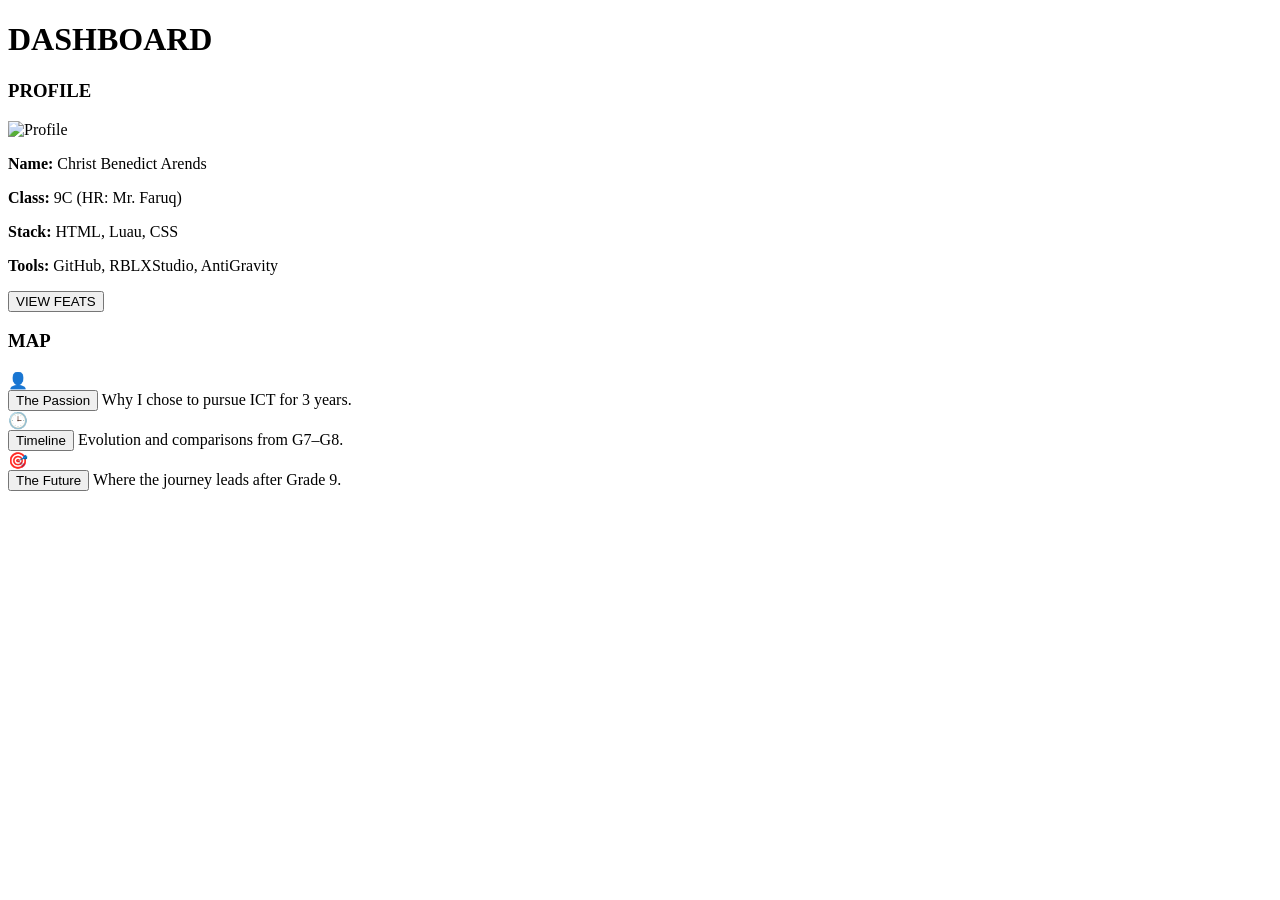
==== dashboard.html @ 960530ad "Create dashboard.html" ====
<!DOCTYPE html>
<html>
<head>
  <meta http-equiv="CONTENT-TYPE" content="text/html; charset=UTF-8">
  <title>SLC Dashboard</title>
  <link rel="stylesheet" href="dashboard.css"> <script>
  function dRF() {
        setTimeout(function() {
            window.location.href = "Feats.html";
        }, 400);
    }
  function dRP() {
        setTimeout(function() {
            window.location.href = "Passion.html";
        }, 400);
    }
  function dRT() {
        setTimeout(function() {
            window.location.href = "Timelime.html";
        }, 400);
    }
  function dRTF() {
        setTimeout(function() {
            window.location.href = "TheFuture.html";
        }, 400);
    }
  </script>
</head>
<body>
  <div class="bg-animation">
    <div class="blob"></div>
  </div>

  <h1>DASHBOARD</h1>

  <div class="Cards-Container">
    <div class="left-content-card">
      <div class="glass-inner">
        <h3>PROFILE</h3>
        <div class="profile-img-container">
            <img src="pfp.png" alt="Profile"> 
        </div>
        <div class="stats">
            <p><strong>Name:</strong> Christ Benedict Arends</p>
            <p><strong>Class:</strong> 9C (HR: Mr. Faruq)</p>
            <p><strong>Stack:</strong> HTML, Luau, CSS</p>
          <p><strong>Tools:</strong> GitHub, RBLXStudio, AntiGravity</p>
        </div>
        <button class="Feats-Btn" onclick="dRF()">VIEW FEATS</button>
      </div>
    </div>

    <div class="right-container-card">
      <h3 class="section-label">MAP</h3>
      
      <div class="nav-item" onclick="dRP()">
        <div class="icon-box icon-passion">👤</div>
        <div class="nav-text">
            <button class="Why">The Passion</button>
            <span>Why I chose to pursue ICT for 3 years.</span>
        </div>
      </div>

      <div class="nav-item" onclick="dRT()">
        <div class="icon-box icon-timeline">🕒</div>
        <div class="nav-text">
            <button class="Timeline">Timeline</button>
            <span>Evolution and comparisons from G7–G8.</span>
        </div>
      </div>

      <div class="nav-item" onclick="dRTF()">
        <div class="icon-box icon-future">🎯</div>
        <div class="nav-text">
            <button class="TheFuture">The Future</button>
            <span>Where the journey leads after Grade 9.</span>
        </div>
      </div>
    </div>
  </div>
</body>
</html>
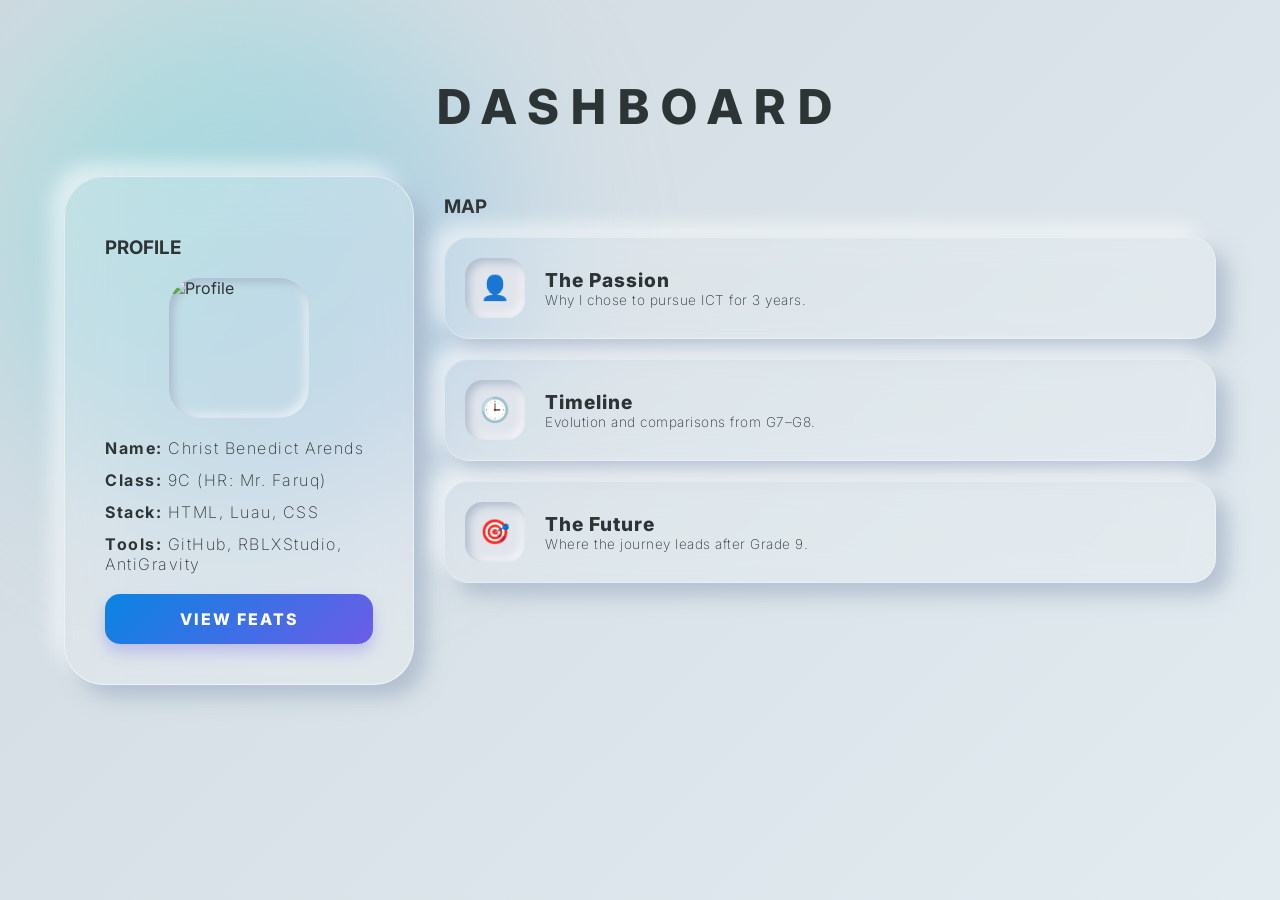
==== commit cc8c0b3d: "Update dashboard.html" ====
--- a/dashboard.html
+++ b/dashboard.html
@@ -6,7 +6,7 @@
   <link rel="stylesheet" href="dashboard.css"> <script>
   function dRF() {
         setTimeout(function() {
-            window.location.href = "Feats.html";
+            window.location.href = "feats.html";
         }, 400);
     }
   function dRP() {
--- a/dashboard.css
+++ b/dashboard.css
@@ -0,0 +1,205 @@
+@import url('https://fonts.googleapis.com/css2?family=Inter:wght@200;400;800&display=swap');
+
+* {
+  box-sizing: border-box; /* Crucial for responsiveness */
+}
+
+:root {
+  --bg-gradient: linear-gradient(135deg, #cfd9df 0%, #e2ebf0 100%);
+  --text-color: #2d3436;
+  --accent-blue: #0984e3;
+  --nm-out: 12px 12px 20px rgba(163, 177, 198, 0.7), -12px -12px 20px rgba(255, 255, 255, 0.6);
+  --nm-in: inset 4px 4px 8px rgba(163, 177, 198, 0.8), inset -4px -4px 8px rgba(255, 255, 255, 0.6);
+}
+
+body {
+  background: var(--bg-gradient);
+  color: var(--text-color);
+  font-family: 'Inter', sans-serif;
+  margin: 0;
+  display: flex;
+  flex-direction: column;
+  align-items: center;
+  min-height: 100vh;
+  padding: 5vh 5%; /* Use percentage padding for responsiveness */
+  overflow-x: hidden;
+  animation: fadeInSystem 1.2s cubic-bezier(0.22, 1, 0.36, 1) forwards;
+}
+
+@keyframes fadeInSystem {
+  from { opacity: 0; transform: translateY(120px); }
+  to { opacity: 1; transform: translateY(0); }
+}
+
+/* --- Animated Background Elements --- */
+.bg-animation {
+  position: fixed;
+  top: 0; left: 0; width: 100%; height: 100%;
+  z-index: -1;
+}
+
+.blob {
+  position: absolute;
+  width: 40vw;
+  height: 40vw;
+  background: linear-gradient(135deg, #74ebd5 0%, #9face6 100%);
+  filter: blur(80px);
+  border-radius: 50%;
+  opacity: 0.5;
+  animation: float 20s infinite alternate;
+}
+
+@keyframes float {
+  0% { transform: translate(-10%, -10%); }
+  100% { transform: translate(20%, 30%); }
+}
+
+h1 {
+  letter-spacing: 12px;
+  font-weight: 800;
+  text-transform: uppercase;
+  margin-bottom: 40px;
+  text-align: center;
+  font-size: clamp(1.5rem, 5vw, 3rem); /* Fluid font size */
+}
+
+/* --- THE GRID SYSTEM --- */
+.Cards-Container {
+  display: grid;
+  grid-template-columns: 350px 1fr; /* Two columns on desktop */
+  gap: 30px;
+  max-width: 1200px;
+  width: 100%;
+}
+
+/* --- Profile Card (Glass) --- */
+.left-content-card {
+  background: rgba(255, 255, 255, 0.2);
+  backdrop-filter: blur(25px);
+  -webkit-backdrop-filter: blur(25px);
+  border-radius: 40px;
+  border: 1px solid rgba(255, 255, 255, 0.5); /* The "Shine" edge */
+  box-shadow: var(--nm-out);
+  padding: 40px;
+  height: fit-content;
+}
+
+.profile-img-container {
+  width: 140px;
+  height: 140px;
+  margin: 0 auto 20px;
+  background: var(--bg-color);
+  border-radius: 30px;
+  box-shadow: var(--nm-in);
+  overflow: hidden;
+}
+
+.profile-img-container img {
+  width: 100%;
+  height: 100%;
+  object-fit: cover; /* Fixed the stretching */
+}
+
+.stats p {
+  font-weight: 200;
+  letter-spacing: 1.5px;
+  margin: 12px 0;
+}
+
+/* --- Map Navigation (Neumorphic) --- */
+.nav-item {
+  display: flex;
+  align-items: center;
+  background: rgba(255, 255, 255, 0.15);
+  backdrop-filter: blur(15px);
+  margin-bottom: 20px;
+  padding: 20px;
+  border-radius: 25px;
+  border: 1px solid rgba(255, 255, 255, 0.3);
+  box-shadow: var(--nm-out);
+  cursor: pointer;
+  transition: all 0.3s ease;
+}
+
+.nav-item:hover {
+  transform: translateY(-5px);
+  background: rgba(255, 255, 255, 0.25);
+}
+
+.icon-box {
+  flex-shrink: 0; /* Prevents icon box from squishing */
+  width: 60px;
+  height: 60px;
+  background: #e0e5ec;
+  box-shadow: var(--nm-in);
+  border-radius: 18px;
+  display: flex;
+  justify-content: center;
+  align-items: center;
+  font-size: 1.5rem;
+  margin-right: 20px;
+}
+
+.nav-text button {
+  all: unset;
+  display: block;
+  font-size: 1.2rem;
+  font-weight: 800;
+  letter-spacing: 1px;
+}
+
+.nav-text span {
+  font-weight: 200;
+  font-size: 0.85rem;
+  letter-spacing: 0.5px;
+  display: block;
+}
+
+/* --- Gradient Button --- */
+.Feats-Btn {
+  all: unset;
+  margin-top: 20px;
+  width: 100%;
+  display: block;
+  padding: 15px 0;
+  background: linear-gradient(135deg, #0984e3, #6c5ce7);
+  border-radius: 15px;
+  color: white;
+  font-weight: 800;
+  letter-spacing: 2px;
+  text-align: center;
+  cursor: pointer;
+  box-shadow: 0 8px 15px rgba(108, 92, 231, 0.3);
+}
+
+/* --- MOBILE & TABLET RESPONSIVENESS --- */
+@media (max-width: 950px) {
+  .Cards-Container {
+    grid-template-columns: 1fr; /* Switches to 1 column */
+  }
+
+  .left-content-card {
+    text-align: center;
+  }
+
+  h1 {
+    letter-spacing: 6px;
+  }
+}
+
+@media (max-width: 500px) {
+  .nav-item {
+    flex-direction: column; /* Icon goes on top for very small screens */
+    text-align: center;
+    padding: 30px 15px;
+  }
+
+  .icon-box {
+    margin-right: 0;
+    margin-bottom: 15px;
+  }
+  
+  .nav-text button {
+      font-size: 1.1rem;
+  }
+}
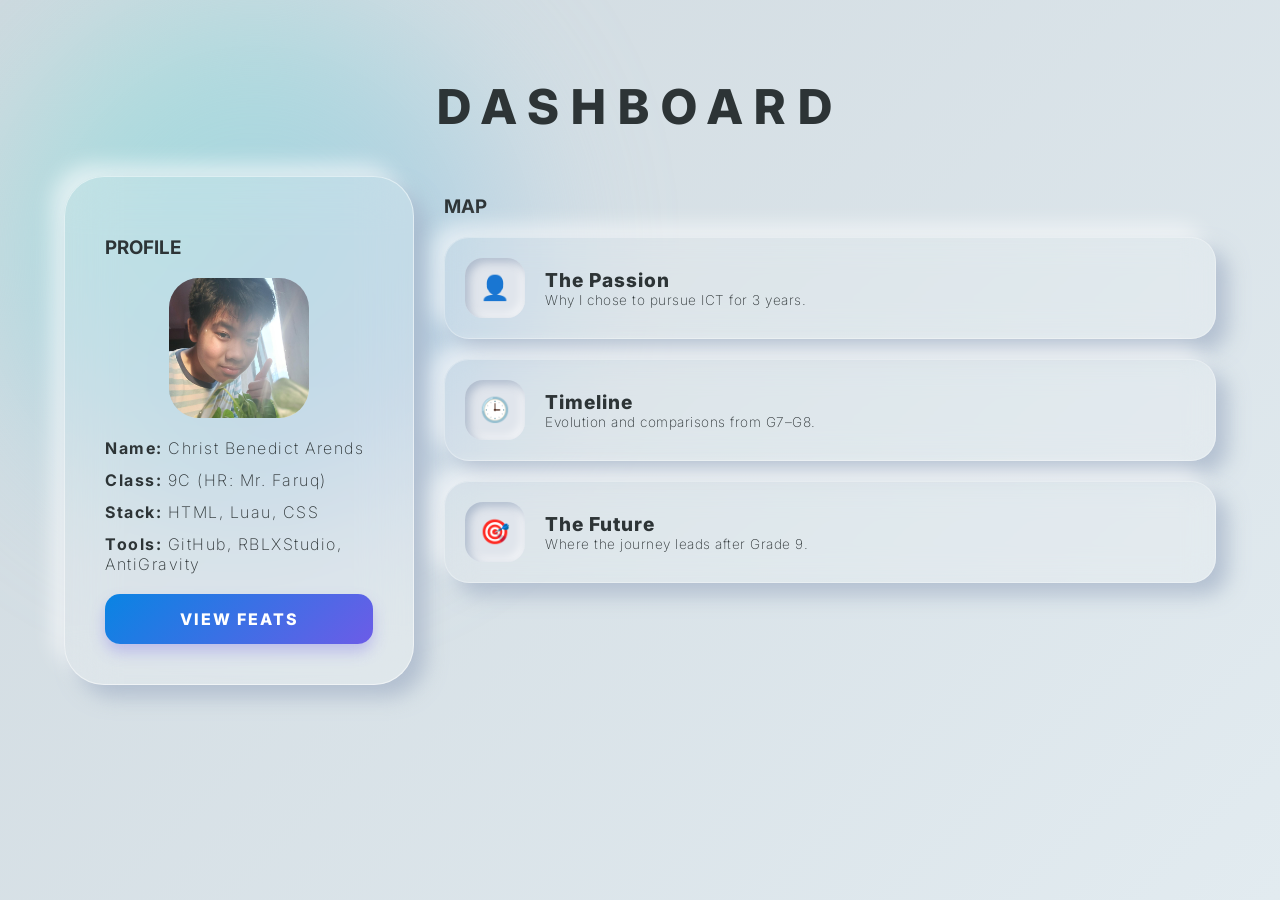
==== commit d18d4aa2: "Update dashboard.html" ====
--- a/dashboard.html
+++ b/dashboard.html
@@ -1,6 +1,8 @@
 <!DOCTYPE html>
 <html>
 <head>
+  <meta name="viewport" content="width=device-width, initial-scale=1.0">
+  
   <meta http-equiv="CONTENT-TYPE" content="text/html; charset=UTF-8">
   <title>SLC Dashboard</title>
   <link rel="stylesheet" href="dashboard.css"> <script>
@@ -16,7 +18,7 @@
     }
   function dRT() {
         setTimeout(function() {
-            window.location.href = "Timelime.html";
+            window.location.href = "Timeline.html";
         }, 400);
     }
   function dRTF() {
@@ -38,7 +40,7 @@
       <div class="glass-inner">
         <h3>PROFILE</h3>
         <div class="profile-img-container">
-            <img src="pfp.png" alt="Profile"> 
+            <img src="IMG-20260409-WA0044.jpg" alt="Profile"> 
         </div>
         <div class="stats">
             <p><strong>Name:</strong> Christ Benedict Arends</p>
